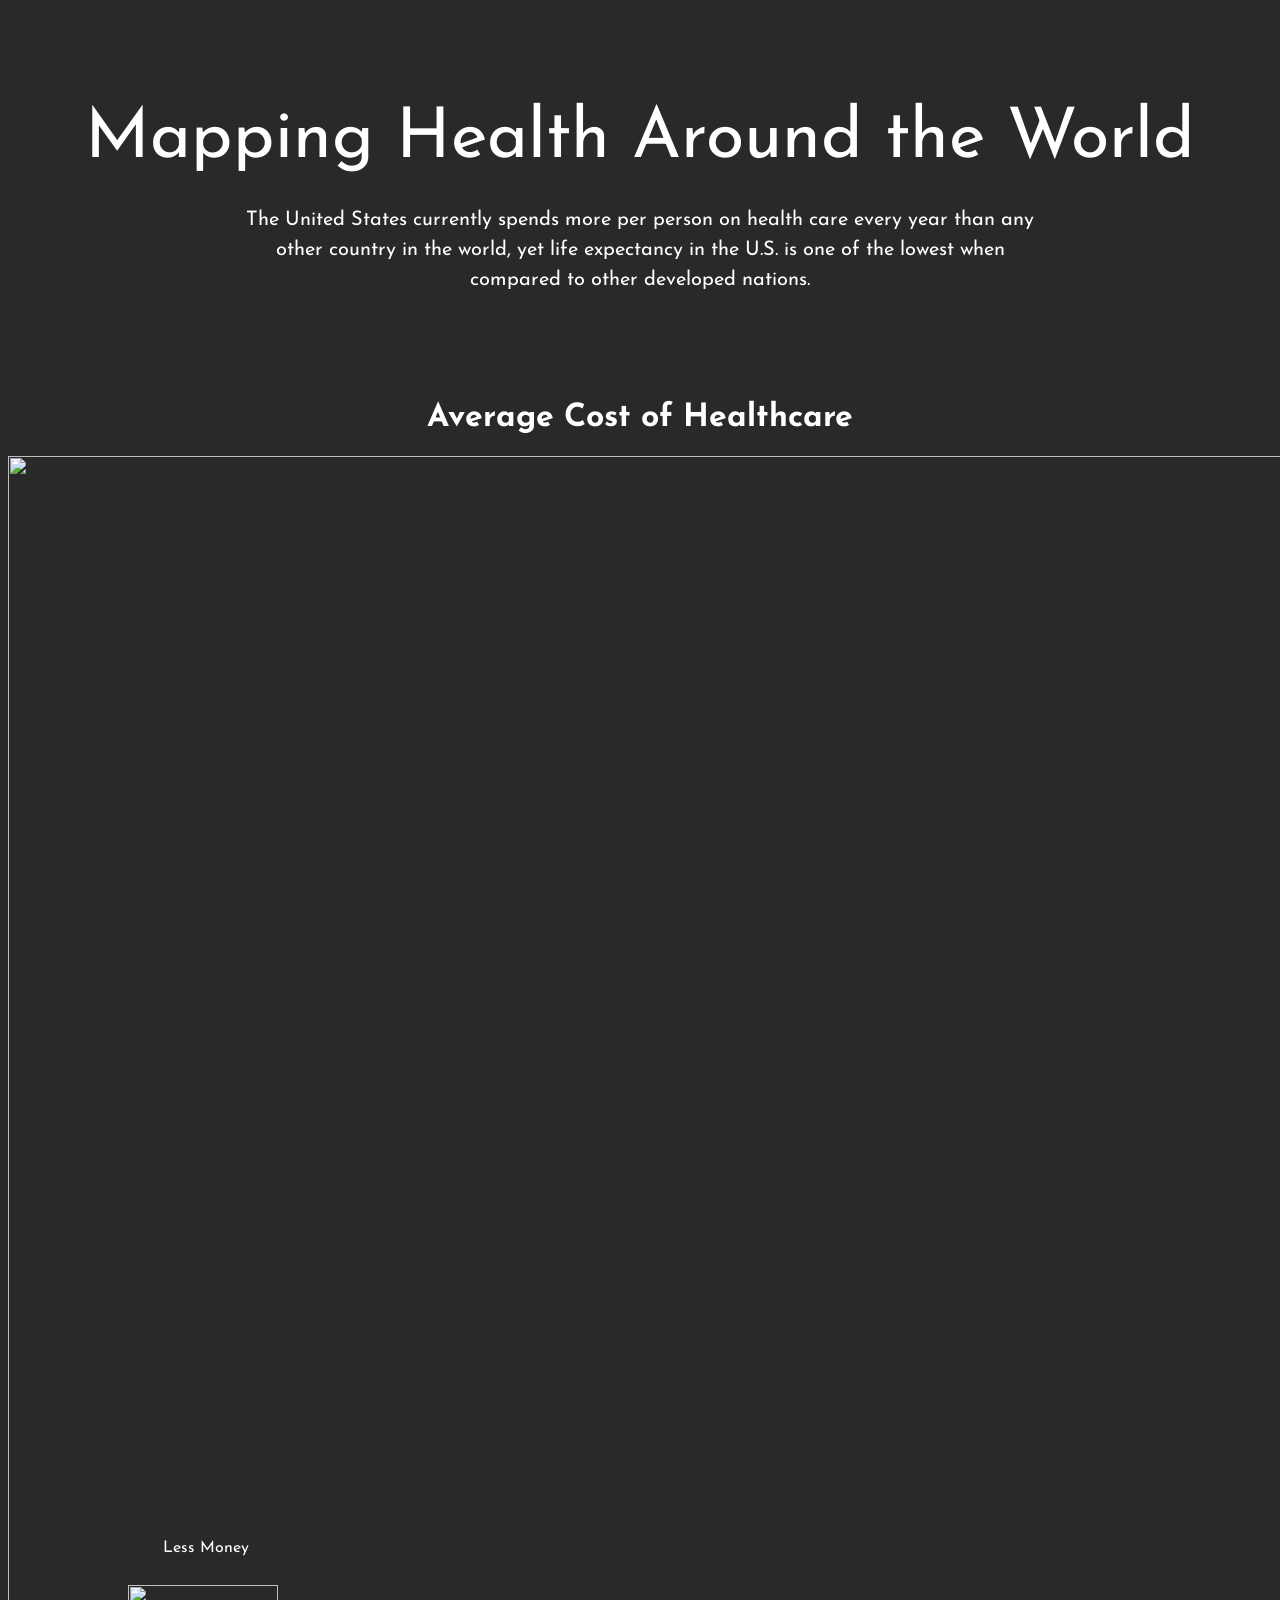
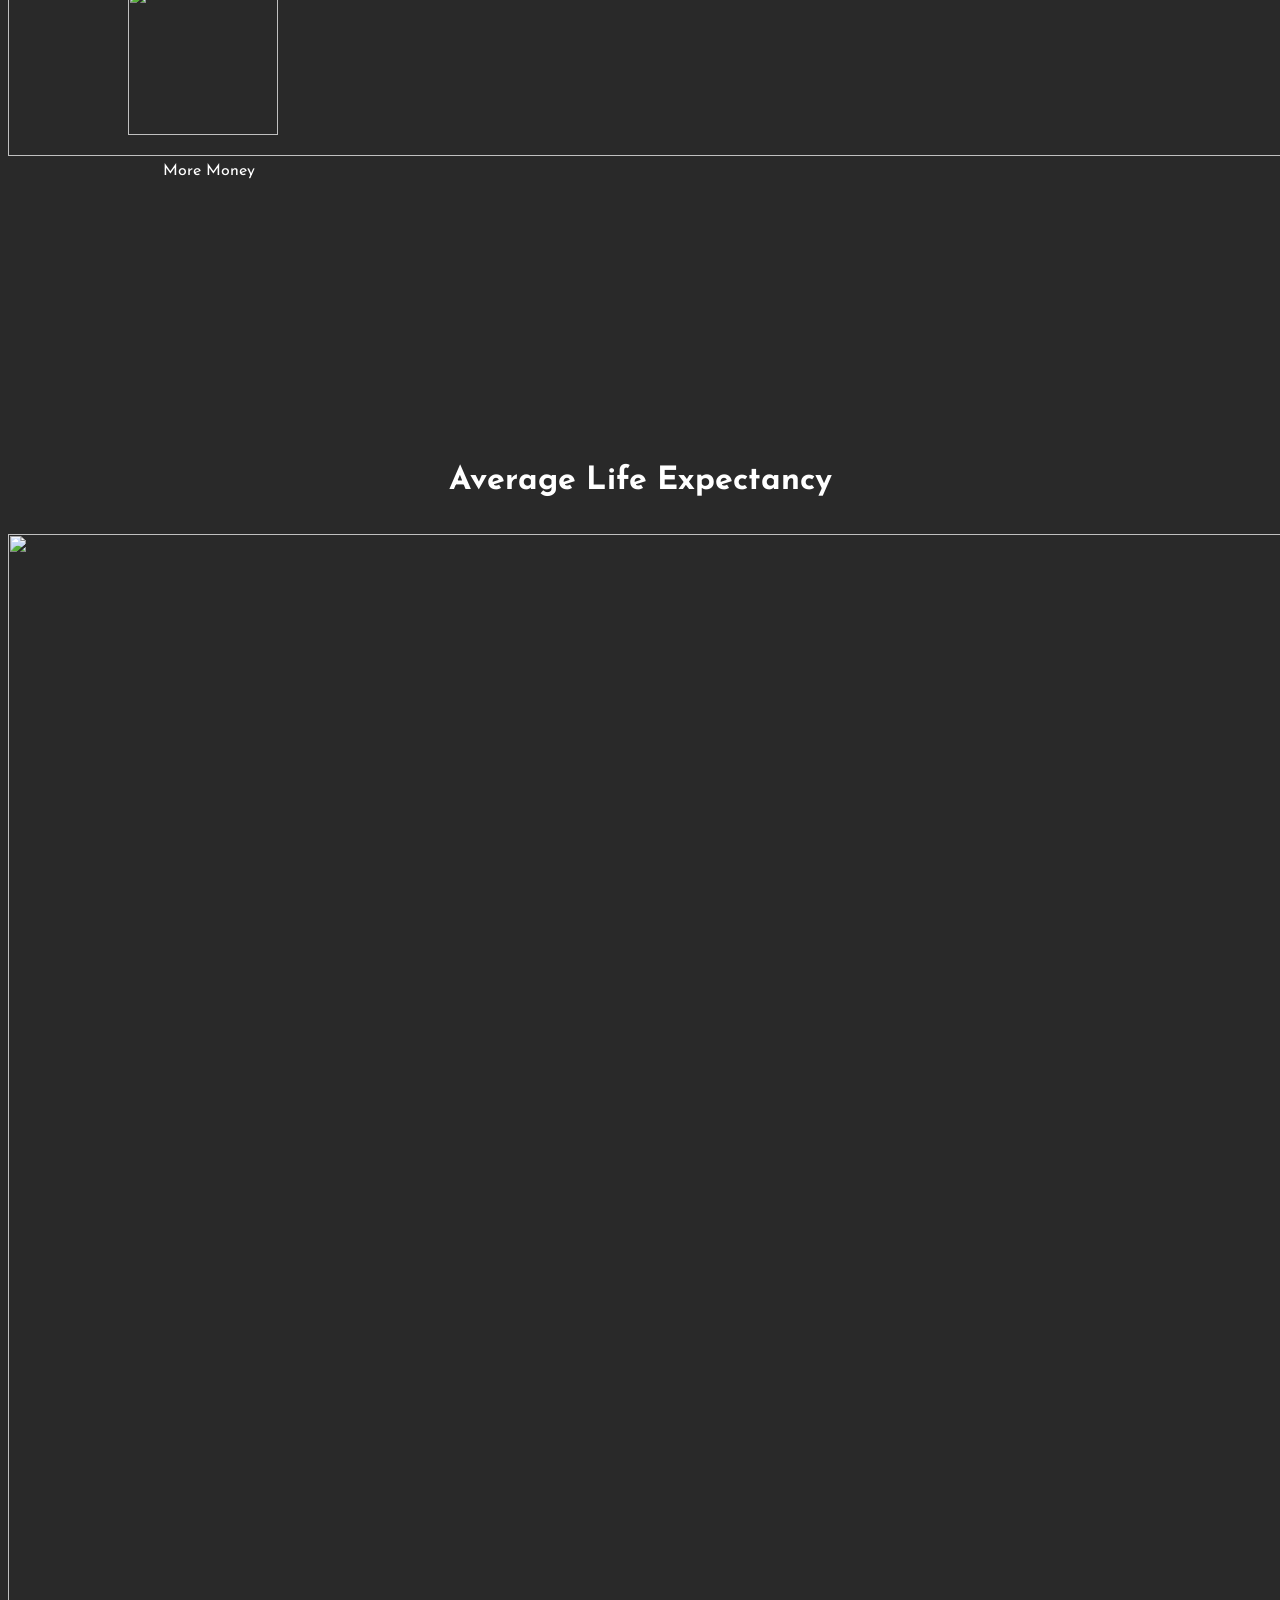
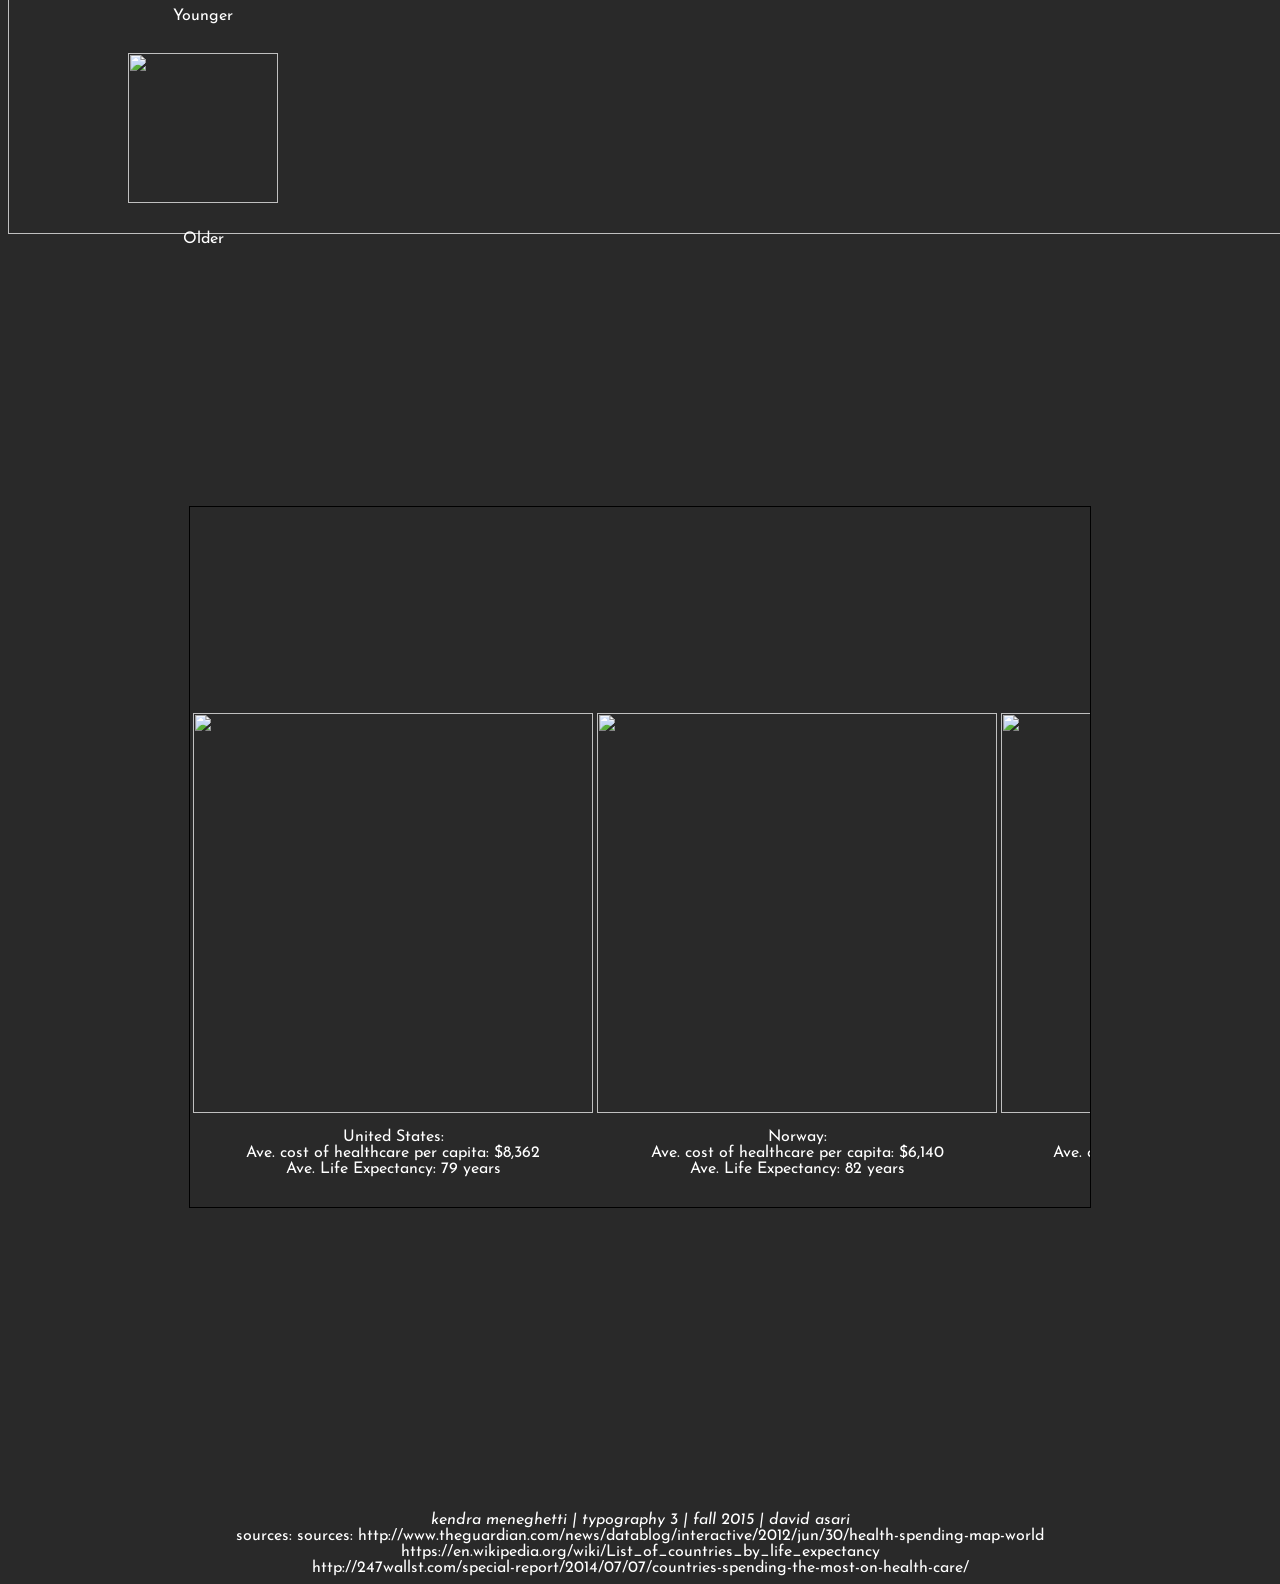
==== index.html @ e055941c "edit2" ====
<html>

	<head>
		<meta charset="utf-8">
		<title>Mapping Health around the World</title>
		<meta name="description" content="">
		<meta name="viewport" contents="width-device-width">
		<link rel="stylesheet" type="text/css" href="css/maps.css">
		<link href='https://fonts.googleapis.com/css?family=Josefin+Sans' rel='stylesheet' type='text/css'>


	</head>
<body>
<br>
	<center><p id="title">Mapping Health Around the World</p></center>
	
	<center><p id="desc">The United States currently spends more per person on health care every year than any other country in the world, yet life expectancy in the U.S. is one of the lowest when compared to other developed nations. </p></center>
	<br>
	<center><h1>Average Cost of Healthcare</h1></center>
	<center><img src="map1copy.png" width="1300"></img></center>
	<br>
	
	<p id="less">Less Money</p>
	<div id="green"><img src="moneyscale.png" width="150"></img></div>
	<p id="more">More Money</p>
	<br>
	<center><h1>Average Life Expectancy</h1></center>
	<br>
	<center><img src="map2copy.png" width="1300"></img></center>
	<br>
	<p id="younger">Younger</p>
	<div id="pink"><img src="healthkey.png" width="150"></img></div>
	<p id="older">Older</p>
	




<center>
	<div style="border:1px solid black;height:700px;width:900px;overflow-y:hidden;overflow-x:scroll;">
<p style="width:250%;">
<table>
  <tr>
 
    <td>
    	<img src="individualmaps-02.png" width="400" height="400"
onmouseover="this.src='individualmaps-13.png'"
onmouseout="this.src='individualmaps-02.png'"/>
<center><br>United States:
	<br>
	Ave. cost of healthcare per capita: $8,362
	<br>
	Ave. Life Expectancy: 79 years

</p>
</center>
    </td>
 

     <td>
    <img src="individualmaps-04.png" width="400" height="400"
onmouseover="this.src='individualmaps-14.png'"
onmouseout="this.src='individualmaps-04.png'"/>
<center><br>Norway:
	<br>
	Ave. cost of healthcare per capita: $6,140
	<br>
	Ave. Life Expectancy: 82 years

</p>
</center>
    </td>


    <td>
    <img src="individualmaps-01.png" width="400" height="400"
onmouseover="this.src='individualmaps-15.png'"
onmouseout="this.src='individualmaps-01.png'"/>
<center><br>Canada:
	<br>
	Ave. cost of healthcare per capita: $4,404
	<br>
	Ave. Life Expectancy: 82 years

</p>
</center>
    </td>
    <br>
    <td>
    <img src="individualmaps-03.png" width="400" height="400"
onmouseover="this.src='individualmaps-16.png'"
onmouseout="this.src='individualmaps-03.png'"/>
<center><br>Germany:
	<br>
	Ave. cost of healthcare per capita: $4,332
	<br>
	Ave. Life Expectancy: 81 years
</p>
</td>


</center>


  </td>
    <br>
    <td>
    <img src="individualmaps-05.png" width="400" height="400"
onmouseover="this.src='individualmaps-20.png'"
onmouseout="this.src='individualmaps-05.png'"/>
<center><br>France:
	<br>
	Ave. cost of healthcare per capita: $4,201
	<br>
	Ave. Life Expectancy: 81 years
</p>
</td>


</center>


 </td>
    <br>
    <td>
    <img src="individualmaps-06.png" width="400" height="400"
onmouseover="this.src='individualmaps-19.png'"
onmouseout="this.src='individualmaps-06.png'"/>
<center><br>United Kingdom:
	<br>
	Ave. cost of healthcare per capita: $3,480
	<br>
	Ave. Life Expectancy: 81 years
</p>
</td>


</center>


</td>
    <br>
    <td>
    <img src="individualmaps-07.png" width="400" height="400"
onmouseover="this.src='individualmaps-18.png'"
onmouseout="this.src='individualmaps-07.png'"/>
<center><br>Australia:
	<br>
	Ave. cost of healthcare per capita: $3,441
	<br>
	Ave. Life Expectancy: 83 years
</p>
</td>


</center>


</td>
    <br>
    <td>
    <img src="individualmaps-08.png" width="400" height="400"
onmouseover="this.src='individualmaps-17.png'"
onmouseout="this.src='individualmaps-08.png'"/>
<center><br>Japan:
	<br>
	Ave. cost of healthcare per capita: $3,204
	<br>
	Ave. Life Expectancy: 84 years
</p>
</td>


</center>

</td>
    <br>
    <td>
    <img src="individualmaps-09.png" width="400" height="400"
onmouseover="this.src='individualmaps-21.png'"
onmouseout="this.src='individualmaps-09.png'"/>
<center><br>Italy:
	<br>
	Ave. cost of healthcare per capita: $3,022
	<br>
	Ave. Life Expectancy: 83 years
</p>
</td>


</center>


</td>
    <br>
    <td>
    <img src="individualmaps-10.png" width="400" height="400"
onmouseover="this.src='individualmaps-22.png'"
onmouseout="this.src='individualmaps-10.png'"/>
<center><br>Israel:
	<br>
	Ave. cost of healthcare per capita: $2,186
	<br>
	Ave. Life Expectancy: 82 years
</p>
</td>


</center>

</td>
    <br>
    <td>
    <img src="individualmaps-11.png" width="400" height="400"
onmouseover="this.src='individualmaps-23.png'"
onmouseout="this.src='individualmaps-11.png'"/>
<center><br>Korea:
	<br>
	Ave. cost of healthcare per capita: $2,023
	<br>
	Ave. Life Expectancy: 81 years
</p>
</td>


</center>

</td>
    <br>
    <td>
    <img src="individualmaps-12.png" width="400" height="400"
onmouseover="this.src='individualmaps-24.png'"
onmouseout="this.src='individualmaps-12.png'"/>
<center><br>Chile:
	<br>
	Ave. cost of healthcare per capita: $1,199
	<br>
	Ave. Life Expectancy: 80 years
</p>
</td>


</center>

</table>
</div>

</center>


<center>
<br><br><br><br><br><br><br><br><br><br><br><br><br><br><br><br><br><br><br>
<i>kendra meneghetti | typography 3 | fall 2015 | david asari</i>
<br>
sources: sources: http://www.theguardian.com/news/datablog/interactive/2012/jun/30/health-spending-map-world
<br>
https://en.wikipedia.org/wiki/List_of_countries_by_life_expectancy
<br>
http://247wallst.com/special-report/2014/07/07/countries-spending-the-most-on-health-care/
</center>
---- css/maps.css ----
body {
	background-color: #292929;
	font-family: 'Josefin Sans', sans-serif;
	color: #ffffff;
}

p#title {
	font-family: 'Josefin Sans', sans-serif;
	color: #ffffff;
	font-size: 70;
}

p#desc {
	width: 820px;
	line-height: 1.5;
	font-size: 20;
	top: -50px;
	position: relative;
	z-index: 20;
}

p#less {
	position: relative;
	left: 155px;
	top: -250;
}

p#more {
	position: relative;
	left: 155px;
	top: -230;
}

#green {
	left: 120px;
	top: -240;
	position: relative;


}

p#younger {
	position: relative;
	left: 165px;
	top: -260px;
}

p#older {
	position: relative;
	left: 175px;
	top: -240;
}

#pink {
	left: 120px;
	top: -250px;
	position: relative;
}

p {
	line-height: 1.3;
}
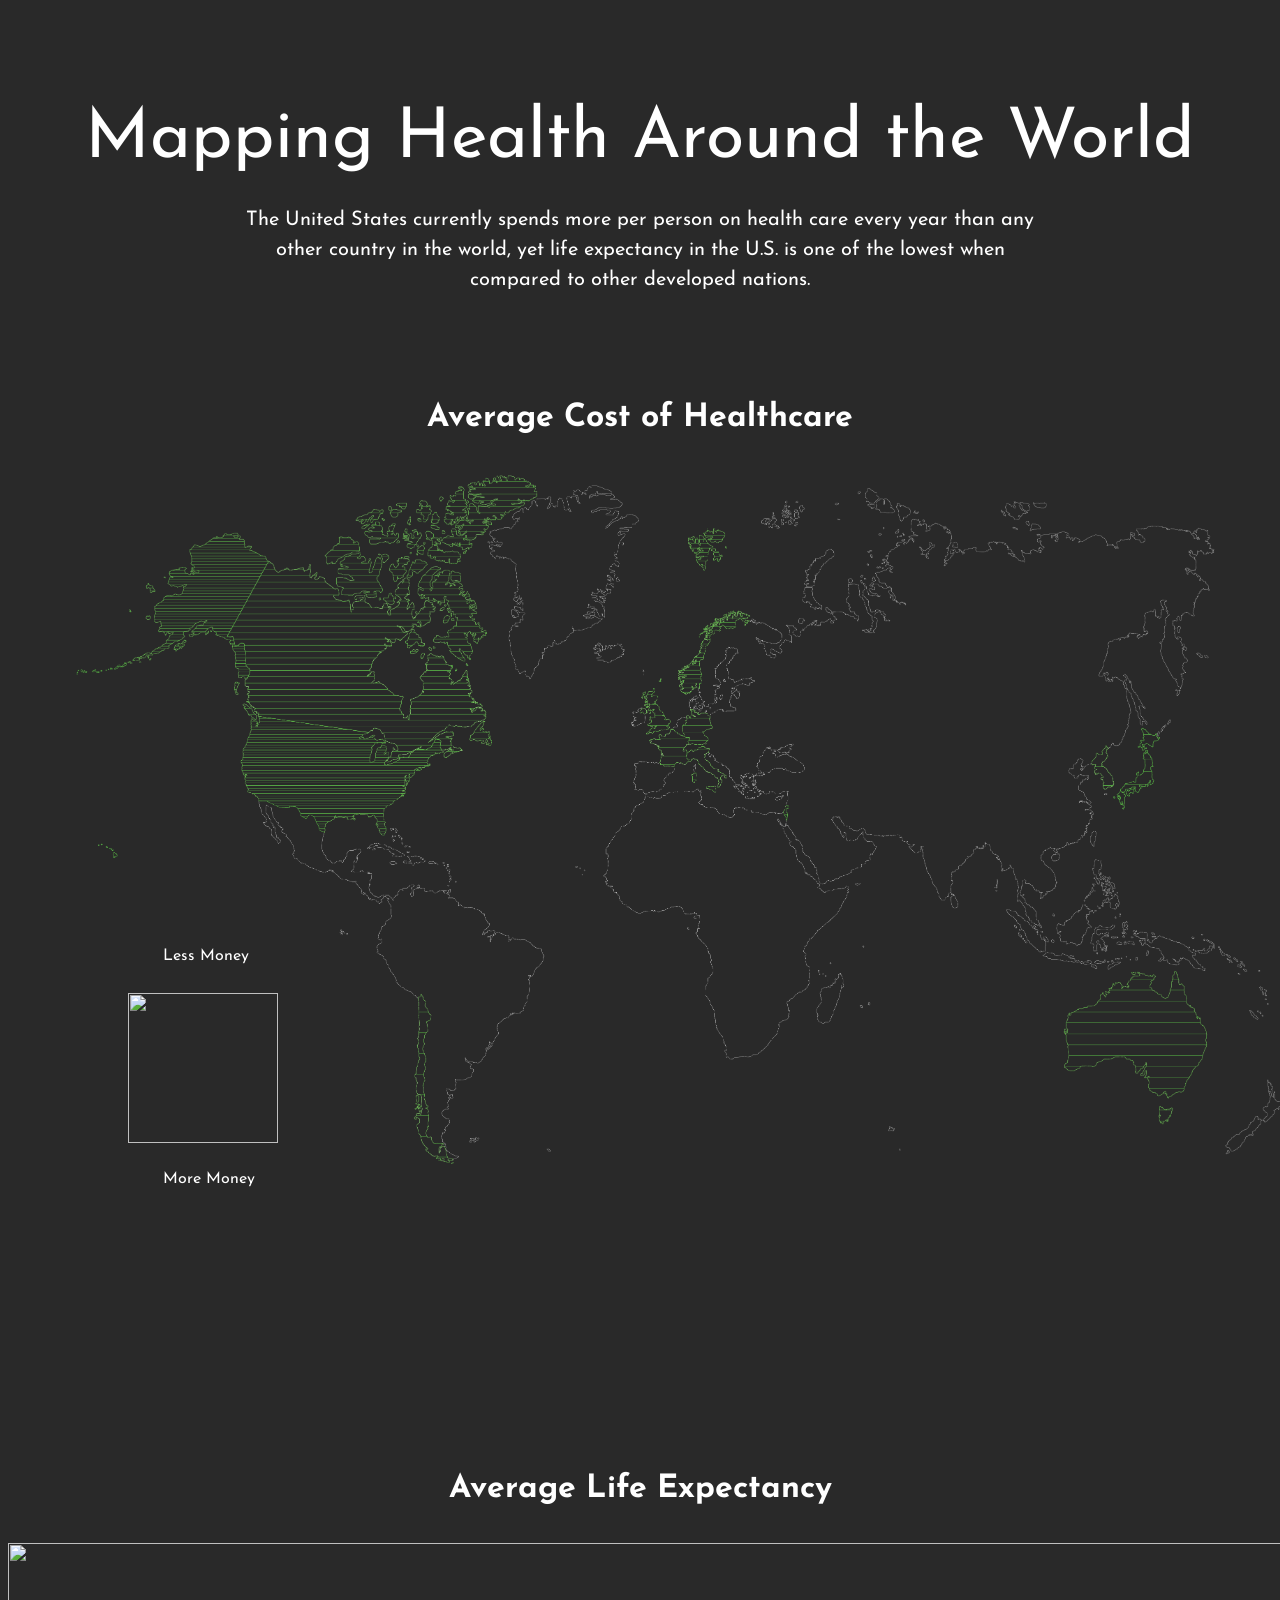
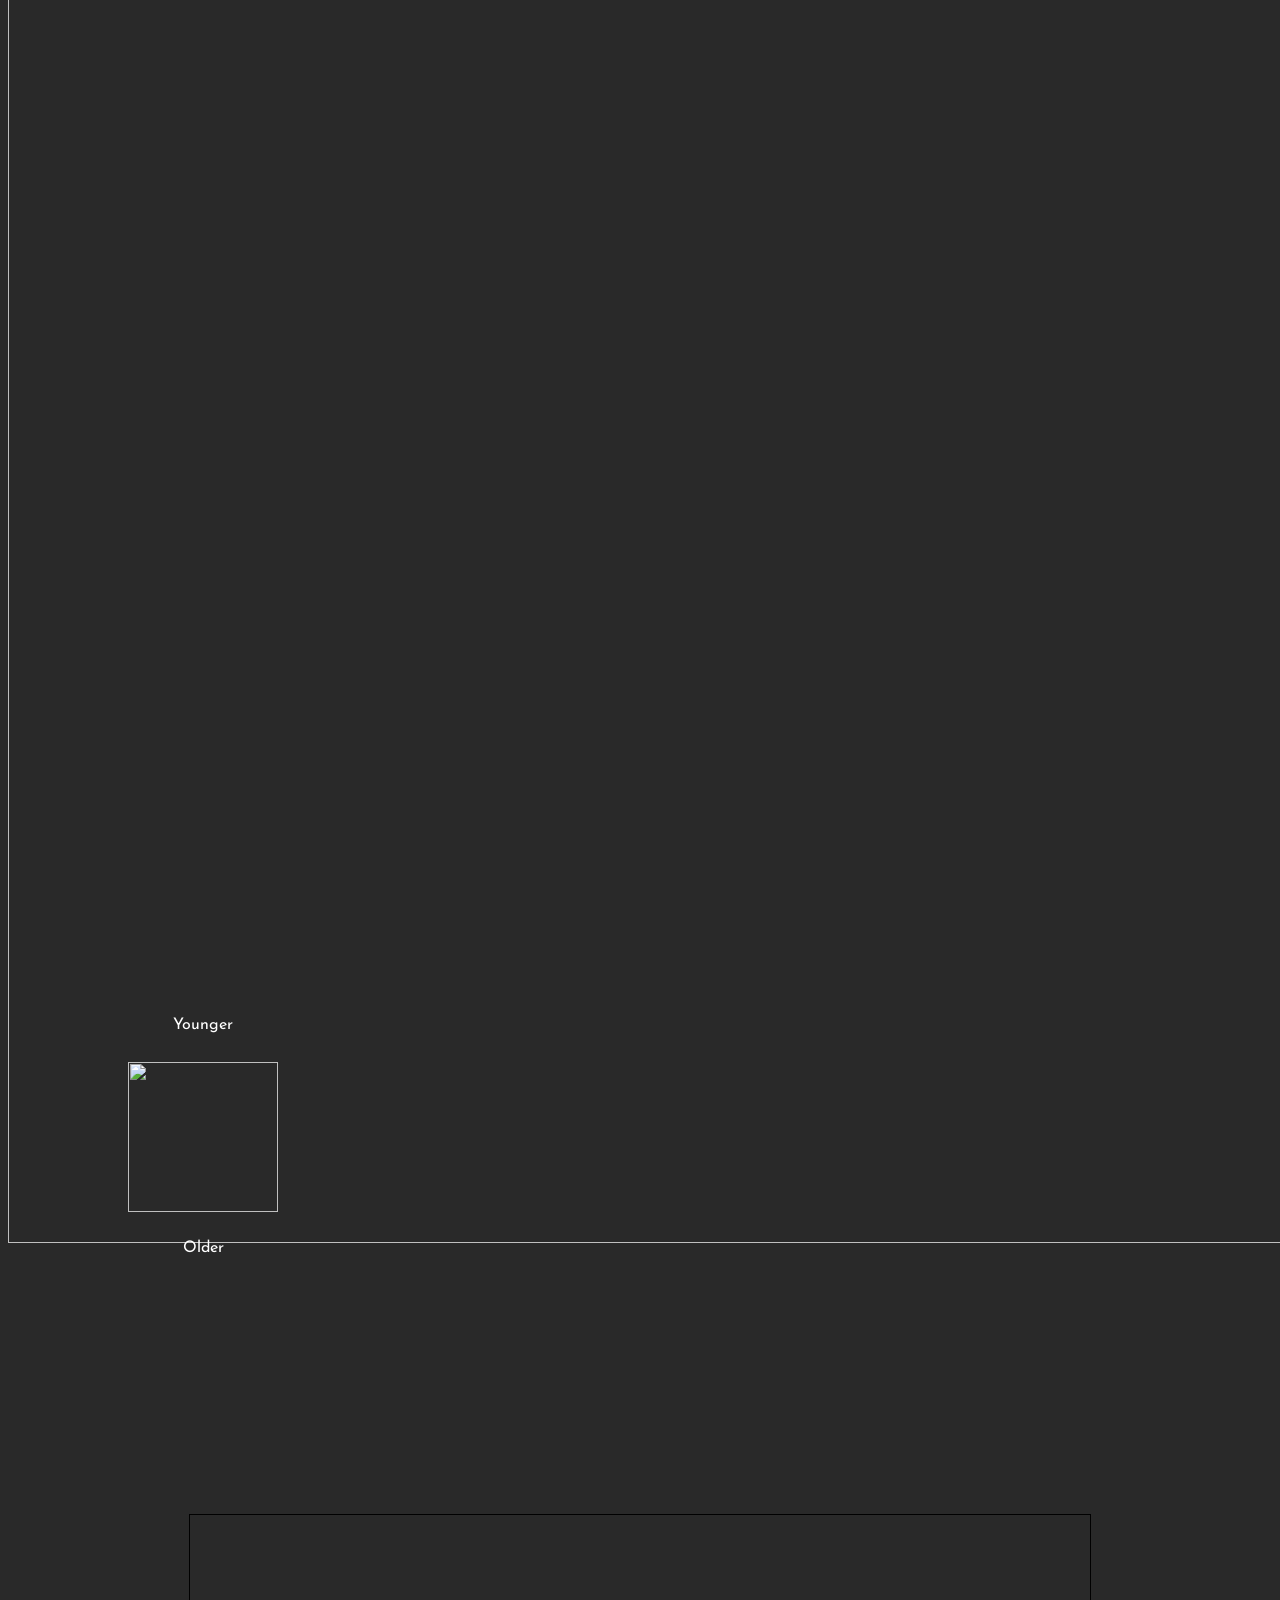
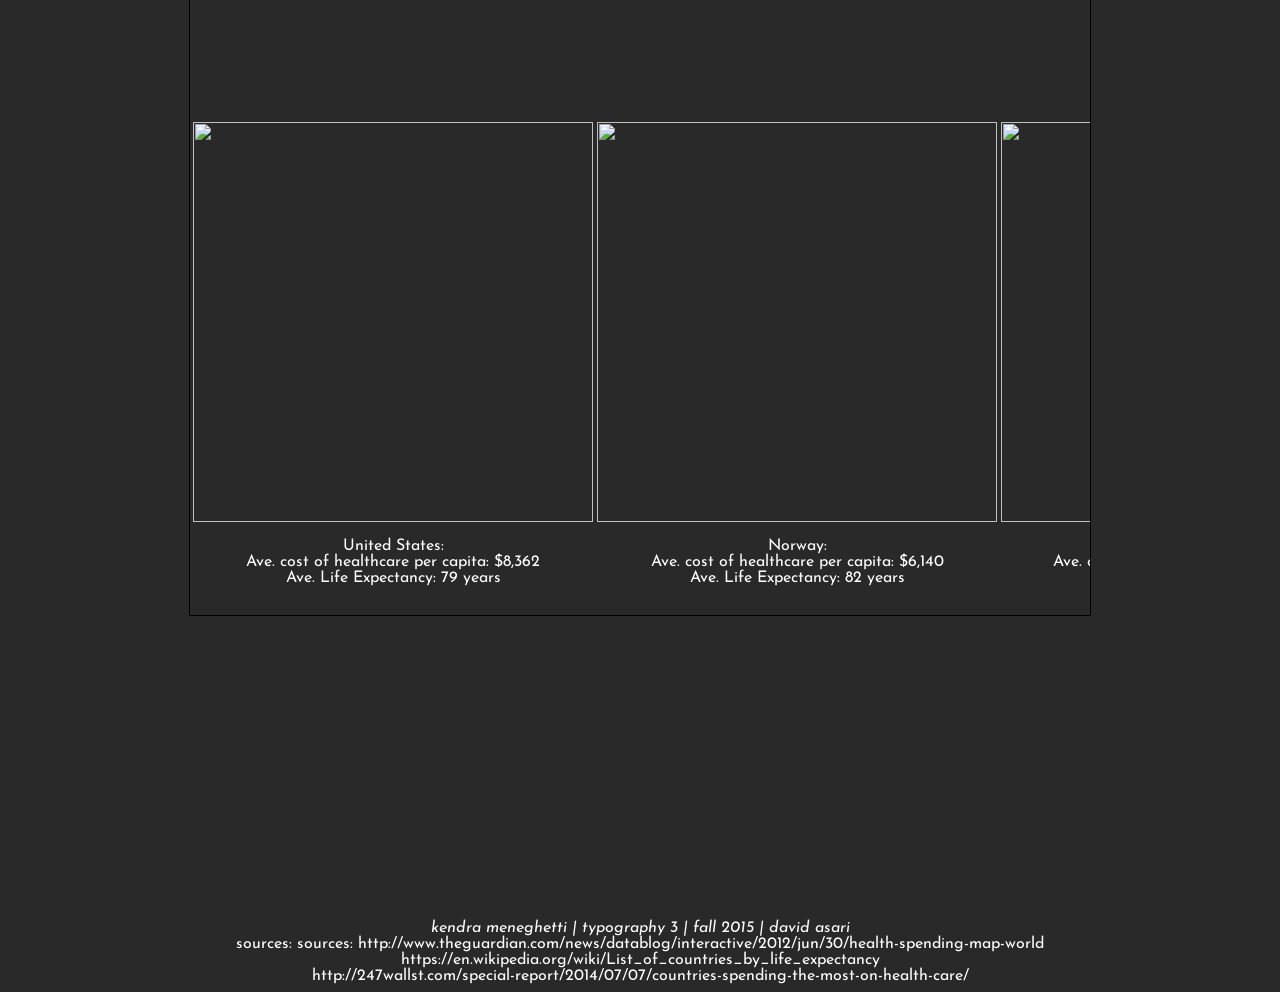
==== commit 4b48d01b: "edit3" ====
--- a/index.html
+++ b/index.html
@@ -17,7 +17,7 @@
 	<center><p id="desc">The United States currently spends more per person on health care every year than any other country in the world, yet life expectancy in the U.S. is one of the lowest when compared to other developed nations. </p></center>
 	<br>
 	<center><h1>Average Cost of Healthcare</h1></center>
-	<center><img src="map1copy.png" width="1300"></img></center>
+	<center><img src="images/map1copy.png" width="1300"></img></center>
 	<br>
 	
 	<p id="less">Less Money</p>
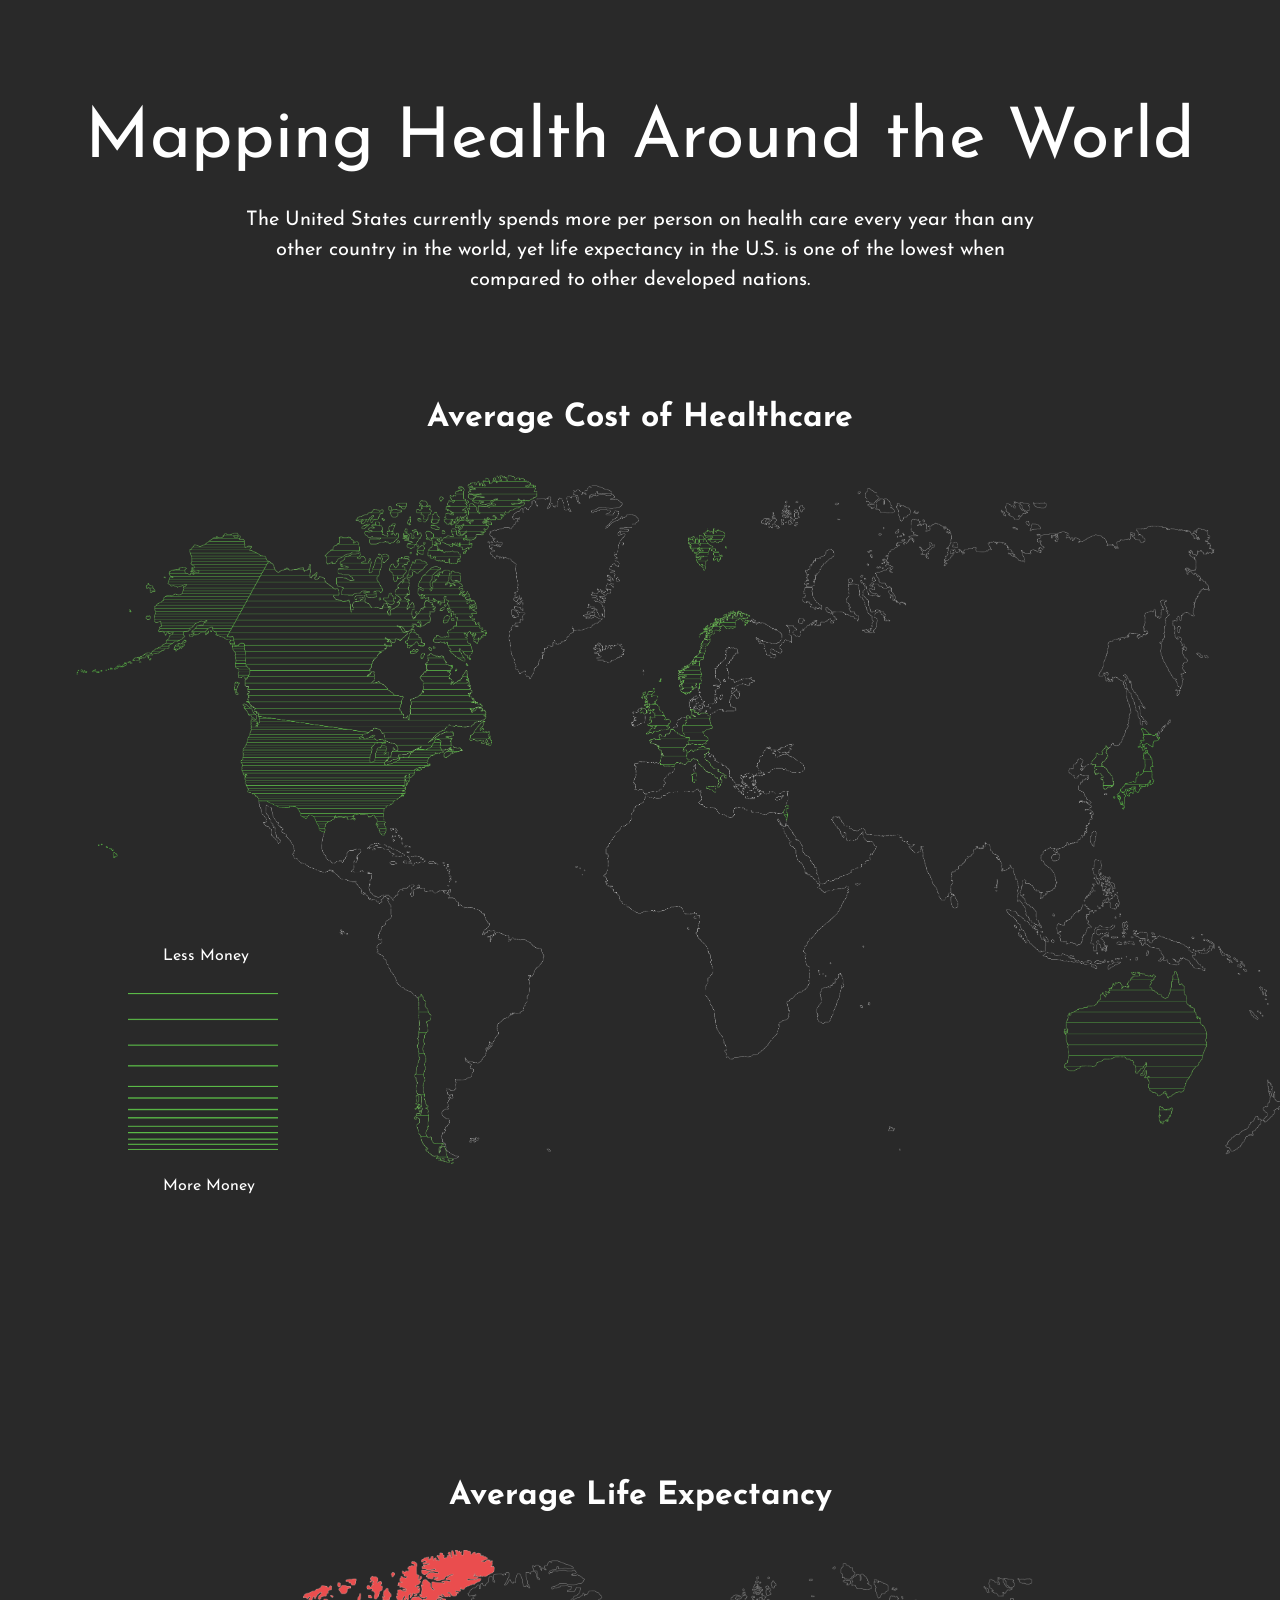
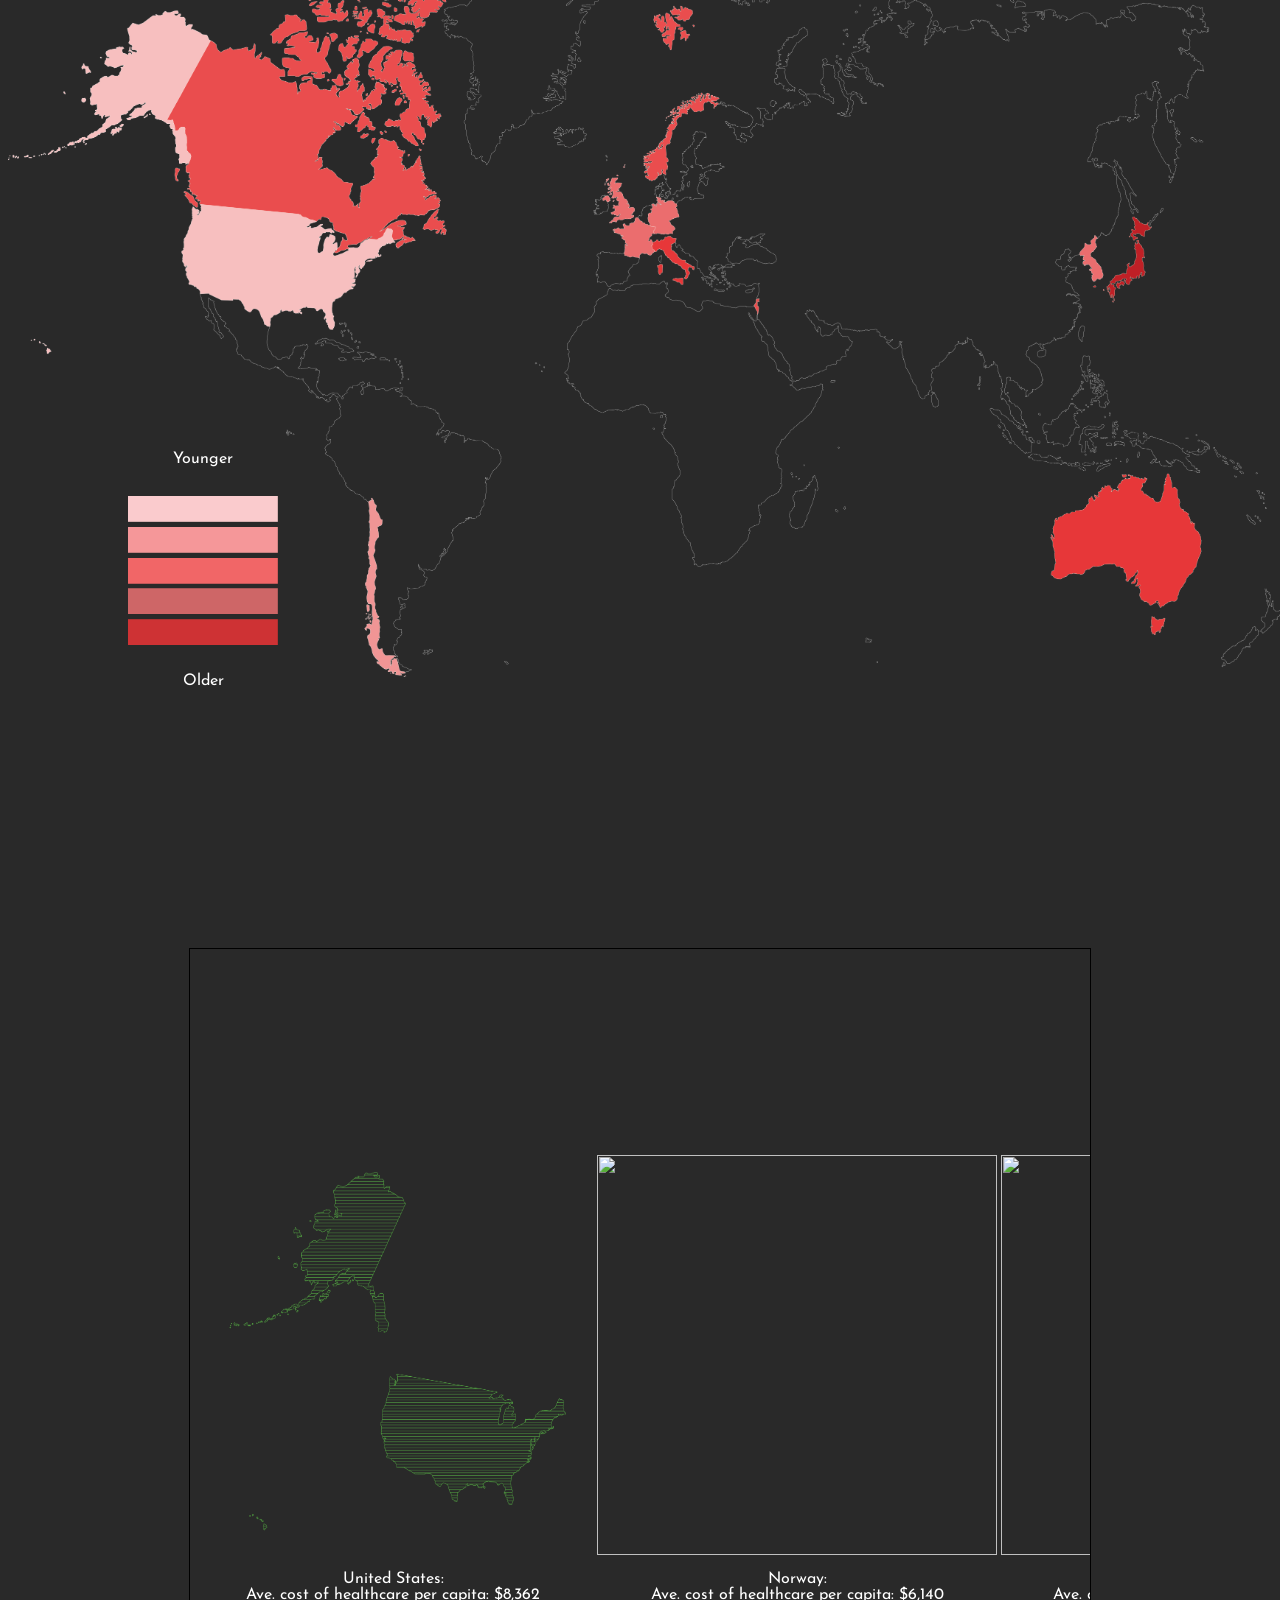
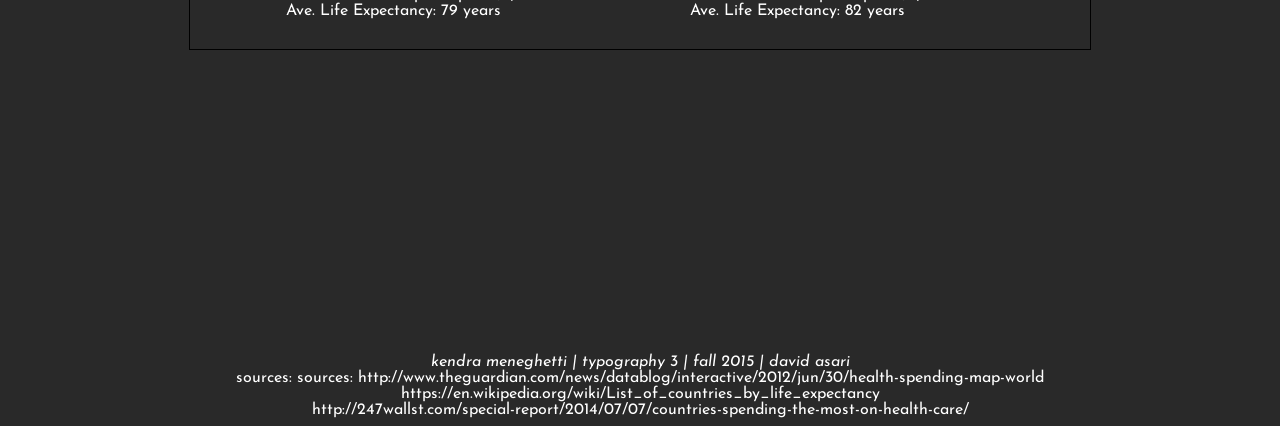
==== commit 32253923: "edit4" ====
--- a/index.html
+++ b/index.html
@@ -21,15 +21,15 @@
 	<br>
 	
 	<p id="less">Less Money</p>
-	<div id="green"><img src="moneyscale.png" width="150"></img></div>
+	<div id="green"><img src="images/moneyscale.png" width="150"></img></div>
 	<p id="more">More Money</p>
 	<br>
 	<center><h1>Average Life Expectancy</h1></center>
 	<br>
-	<center><img src="map2copy.png" width="1300"></img></center>
+	<center><img src="images/map2copy.png" width="1300"></img></center>
 	<br>
 	<p id="younger">Younger</p>
-	<div id="pink"><img src="healthkey.png" width="150"></img></div>
+	<div id="pink"><img src="images/healthkey.png" width="150"></img></div>
 	<p id="older">Older</p>
 	
 
@@ -43,9 +43,9 @@
   <tr>
  
     <td>
-    	<img src="individualmaps-02.png" width="400" height="400"
-onmouseover="this.src='individualmaps-13.png'"
-onmouseout="this.src='individualmaps-02.png'"/>
+    	<img src="images/individualmaps-02.png" width="400" height="400"
+onmouseover="this.src='images/individualmaps-13.png'"
+onmouseout="this.src='images/individualmaps-02.png'"/>
 <center><br>United States:
 	<br>
 	Ave. cost of healthcare per capita: $8,362
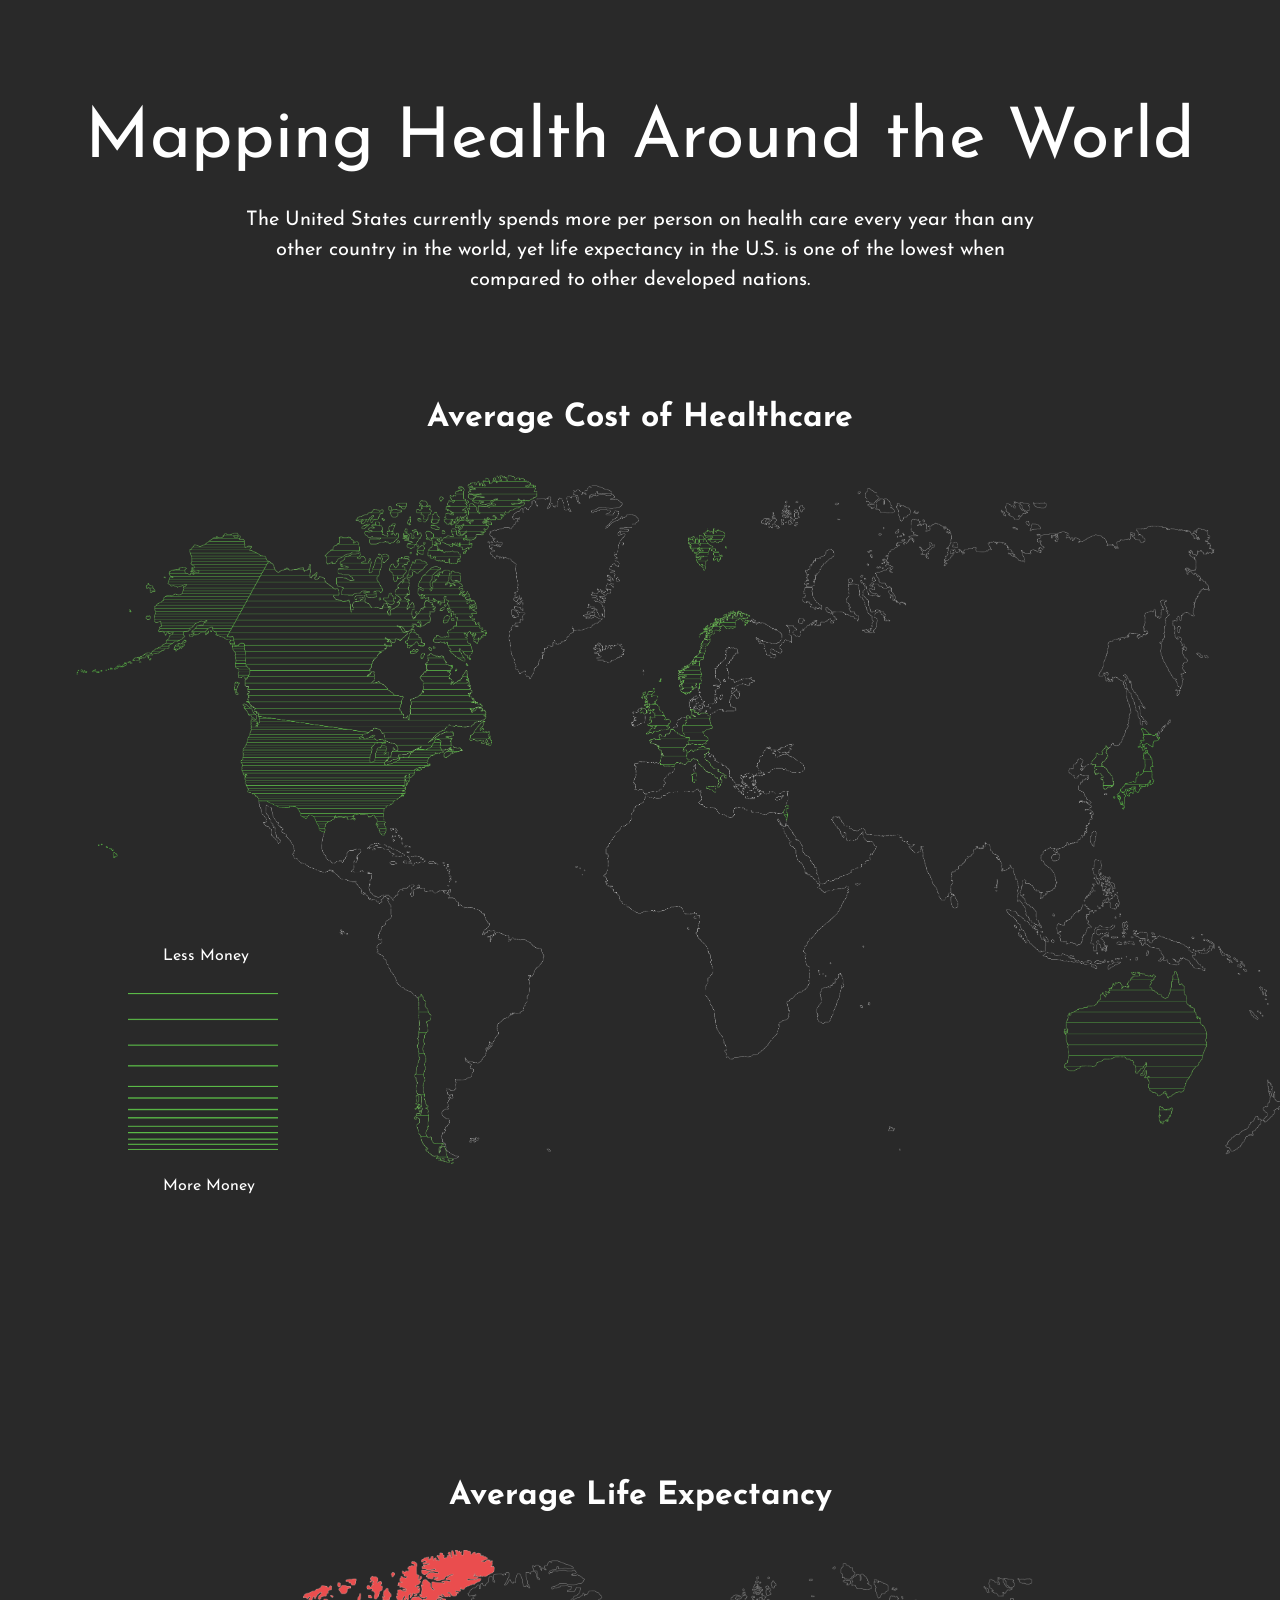
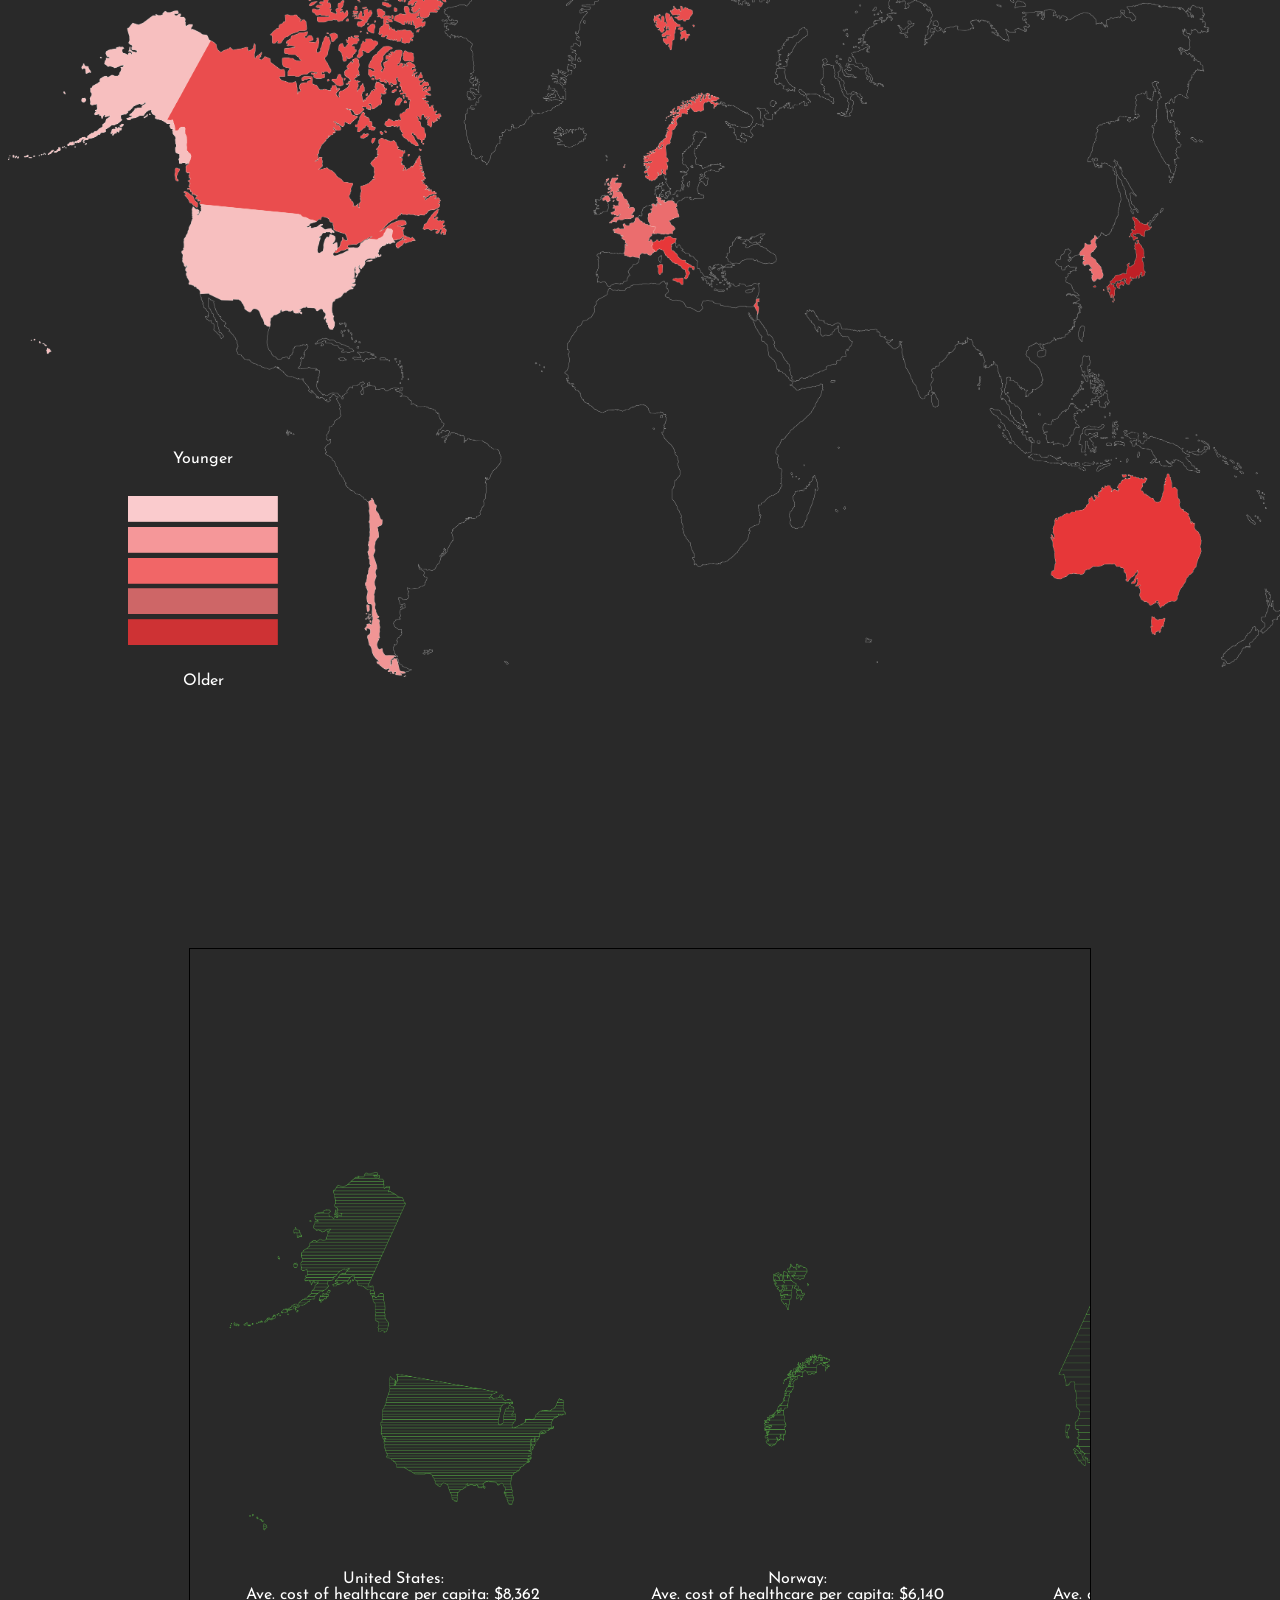
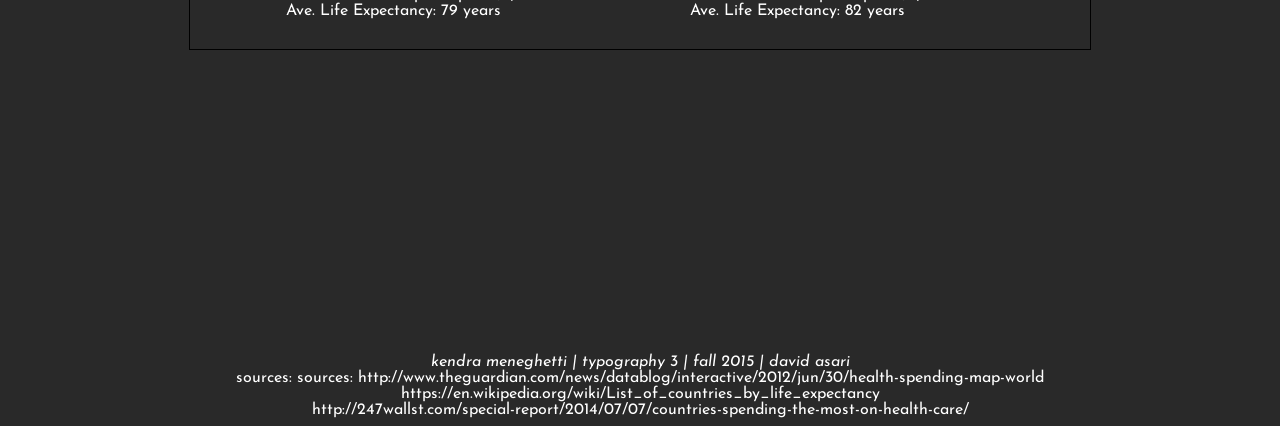
==== commit fb8fb58b: "edit" ====
--- a/index.html
+++ b/index.html
@@ -58,9 +58,9 @@
  
 
      <td>
-    <img src="individualmaps-04.png" width="400" height="400"
-onmouseover="this.src='individualmaps-14.png'"
-onmouseout="this.src='individualmaps-04.png'"/>
+    <img src="images/individualmaps-04.png" width="400" height="400"
+onmouseover="this.src='images/individualmaps-14.png'"
+onmouseout="this.src='images/individualmaps-04.png'"/>
 <center><br>Norway:
 	<br>
 	Ave. cost of healthcare per capita: $6,140
@@ -73,9 +73,9 @@
 
 
     <td>
-    <img src="individualmaps-01.png" width="400" height="400"
-onmouseover="this.src='individualmaps-15.png'"
-onmouseout="this.src='individualmaps-01.png'"/>
+    <img src="images/individualmaps-01.png" width="400" height="400"
+onmouseover="this.src='images/individualmaps-15.png'"
+onmouseout="this.src='images/individualmaps-01.png'"/>
 <center><br>Canada:
 	<br>
 	Ave. cost of healthcare per capita: $4,404
@@ -87,9 +87,9 @@
     </td>
     <br>
     <td>
-    <img src="individualmaps-03.png" width="400" height="400"
-onmouseover="this.src='individualmaps-16.png'"
-onmouseout="this.src='individualmaps-03.png'"/>
+    <img src="images/individualmaps-03.png" width="400" height="400"
+onmouseover="this.src='images/individualmaps-16.png'"
+onmouseout="this.src='images/individualmaps-03.png'"/>
 <center><br>Germany:
 	<br>
 	Ave. cost of healthcare per capita: $4,332
@@ -105,9 +105,9 @@
   </td>
     <br>
     <td>
-    <img src="individualmaps-05.png" width="400" height="400"
-onmouseover="this.src='individualmaps-20.png'"
-onmouseout="this.src='individualmaps-05.png'"/>
+    <img src="images/individualmaps-05.png" width="400" height="400"
+onmouseover="this.src='images/individualmaps-20.png'"
+onmouseout="this.src='images/individualmaps-05.png'"/>
 <center><br>France:
 	<br>
 	Ave. cost of healthcare per capita: $4,201
@@ -123,9 +123,9 @@
  </td>
     <br>
     <td>
-    <img src="individualmaps-06.png" width="400" height="400"
-onmouseover="this.src='individualmaps-19.png'"
-onmouseout="this.src='individualmaps-06.png'"/>
+    <img src="images/individualmaps-06.png" width="400" height="400"
+onmouseover="this.src='images/individualmaps-19.png'"
+onmouseout="this.src='images/individualmaps-06.png'"/>
 <center><br>United Kingdom:
 	<br>
 	Ave. cost of healthcare per capita: $3,480
@@ -141,9 +141,9 @@
 </td>
     <br>
     <td>
-    <img src="individualmaps-07.png" width="400" height="400"
-onmouseover="this.src='individualmaps-18.png'"
-onmouseout="this.src='individualmaps-07.png'"/>
+    <img src="images/individualmaps-07.png" width="400" height="400"
+onmouseover="this.src='images/individualmaps-18.png'"
+onmouseout="this.src='images/individualmaps-07.png'"/>
 <center><br>Australia:
 	<br>
 	Ave. cost of healthcare per capita: $3,441
@@ -159,9 +159,9 @@
 </td>
     <br>
     <td>
-    <img src="individualmaps-08.png" width="400" height="400"
-onmouseover="this.src='individualmaps-17.png'"
-onmouseout="this.src='individualmaps-08.png'"/>
+    <img src="images/individualmaps-08.png" width="400" height="400"
+onmouseover="this.src='images/individualmaps-17.png'"
+onmouseout="this.src='images/individualmaps-08.png'"/>
 <center><br>Japan:
 	<br>
 	Ave. cost of healthcare per capita: $3,204
@@ -176,9 +176,9 @@
 </td>
     <br>
     <td>
-    <img src="individualmaps-09.png" width="400" height="400"
-onmouseover="this.src='individualmaps-21.png'"
-onmouseout="this.src='individualmaps-09.png'"/>
+    <img src="images/individualmaps-09.png" width="400" height="400"
+onmouseover="this.src='images/individualmaps-21.png'"
+onmouseout="this.src='images/individualmaps-09.png'"/>
 <center><br>Italy:
 	<br>
 	Ave. cost of healthcare per capita: $3,022
@@ -194,9 +194,9 @@
 </td>
     <br>
     <td>
-    <img src="individualmaps-10.png" width="400" height="400"
-onmouseover="this.src='individualmaps-22.png'"
-onmouseout="this.src='individualmaps-10.png'"/>
+    <img src="images/individualmaps-10.png" width="400" height="400"
+onmouseover="this.src='images/individualmaps-22.png'"
+onmouseout="this.src='images/individualmaps-10.png'"/>
 <center><br>Israel:
 	<br>
 	Ave. cost of healthcare per capita: $2,186
@@ -211,9 +211,9 @@
 </td>
     <br>
     <td>
-    <img src="individualmaps-11.png" width="400" height="400"
-onmouseover="this.src='individualmaps-23.png'"
-onmouseout="this.src='individualmaps-11.png'"/>
+    <img src="images/individualmaps-11.png" width="400" height="400"
+onmouseover="this.src='images/individualmaps-23.png'"
+onmouseout="this.src='images/individualmaps-11.png'"/>
 <center><br>Korea:
 	<br>
 	Ave. cost of healthcare per capita: $2,023
@@ -228,9 +228,9 @@
 </td>
     <br>
     <td>
-    <img src="individualmaps-12.png" width="400" height="400"
-onmouseover="this.src='individualmaps-24.png'"
-onmouseout="this.src='individualmaps-12.png'"/>
+    <img src="images/individualmaps-12.png" width="400" height="400"
+onmouseover="this.src='images/individualmaps-24.png'"
+onmouseout="this.src='images/individualmaps-12.png'"/>
 <center><br>Chile:
 	<br>
 	Ave. cost of healthcare per capita: $1,199
